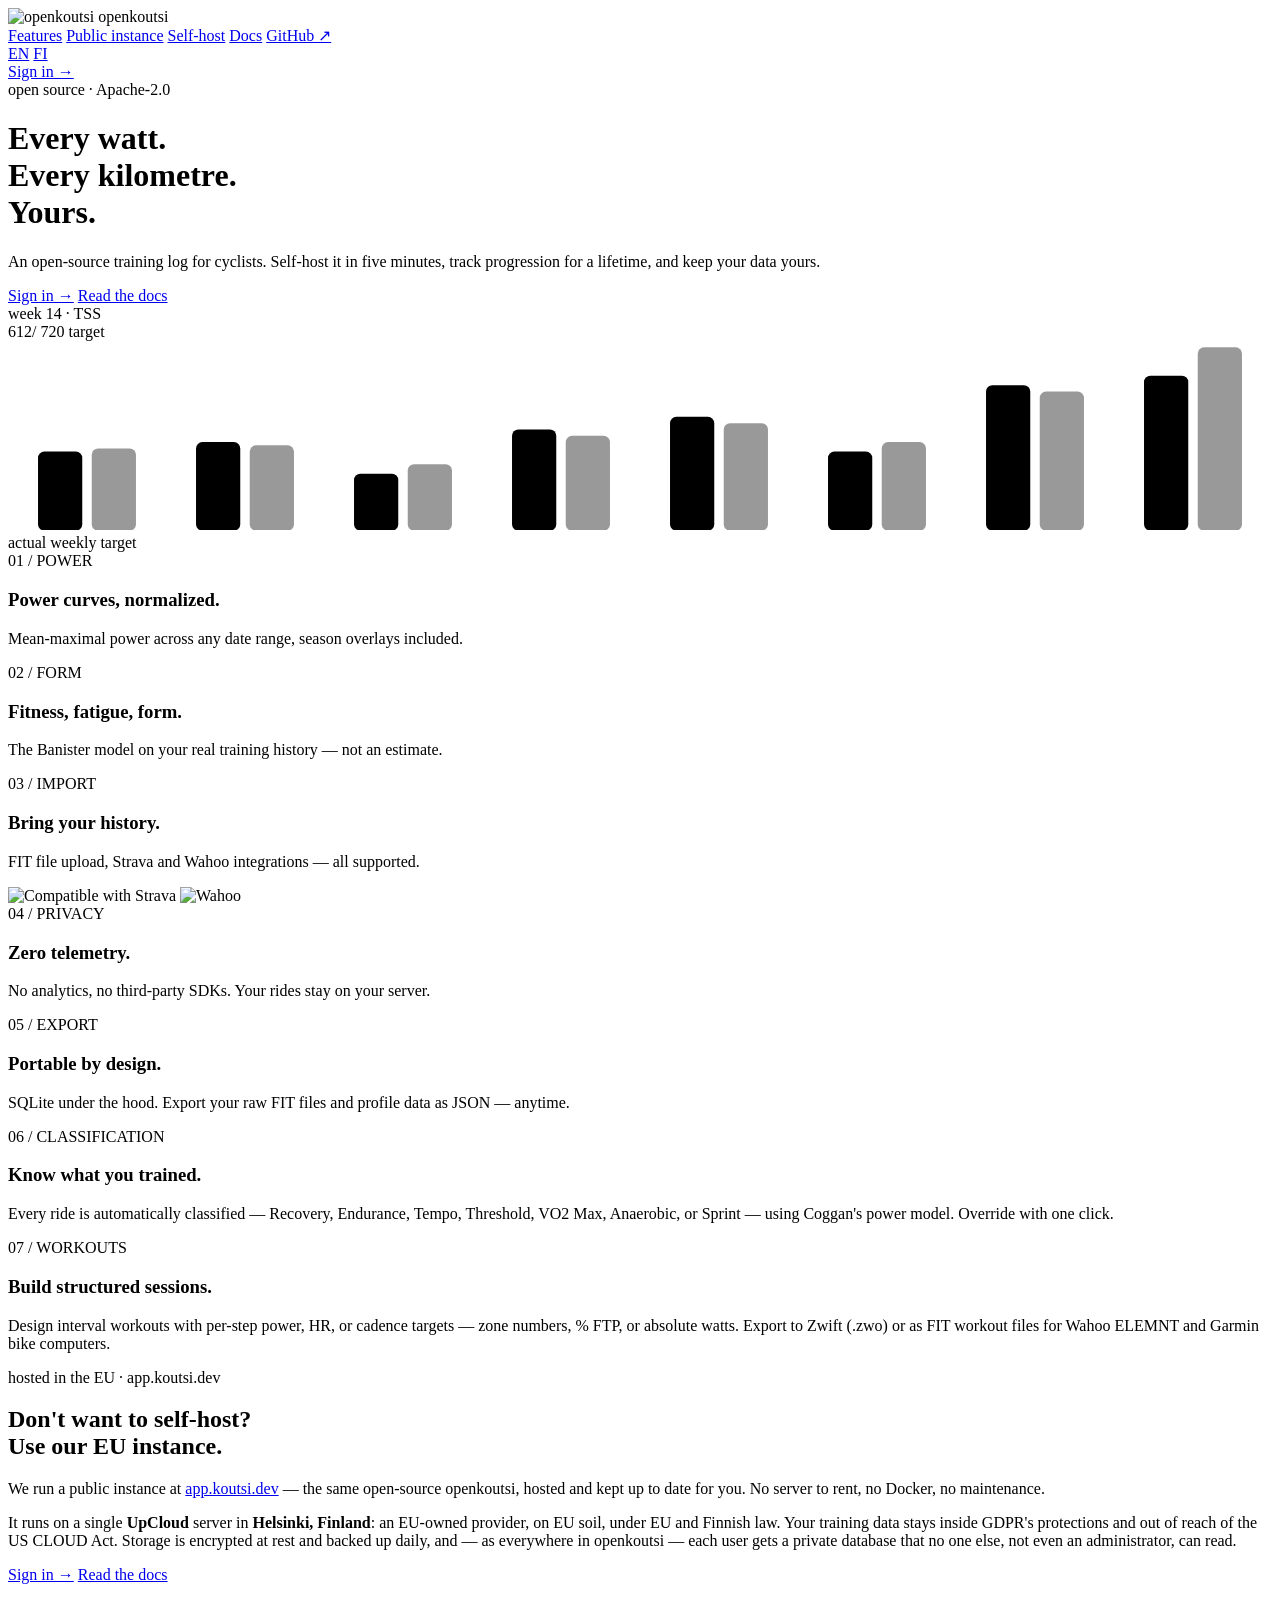
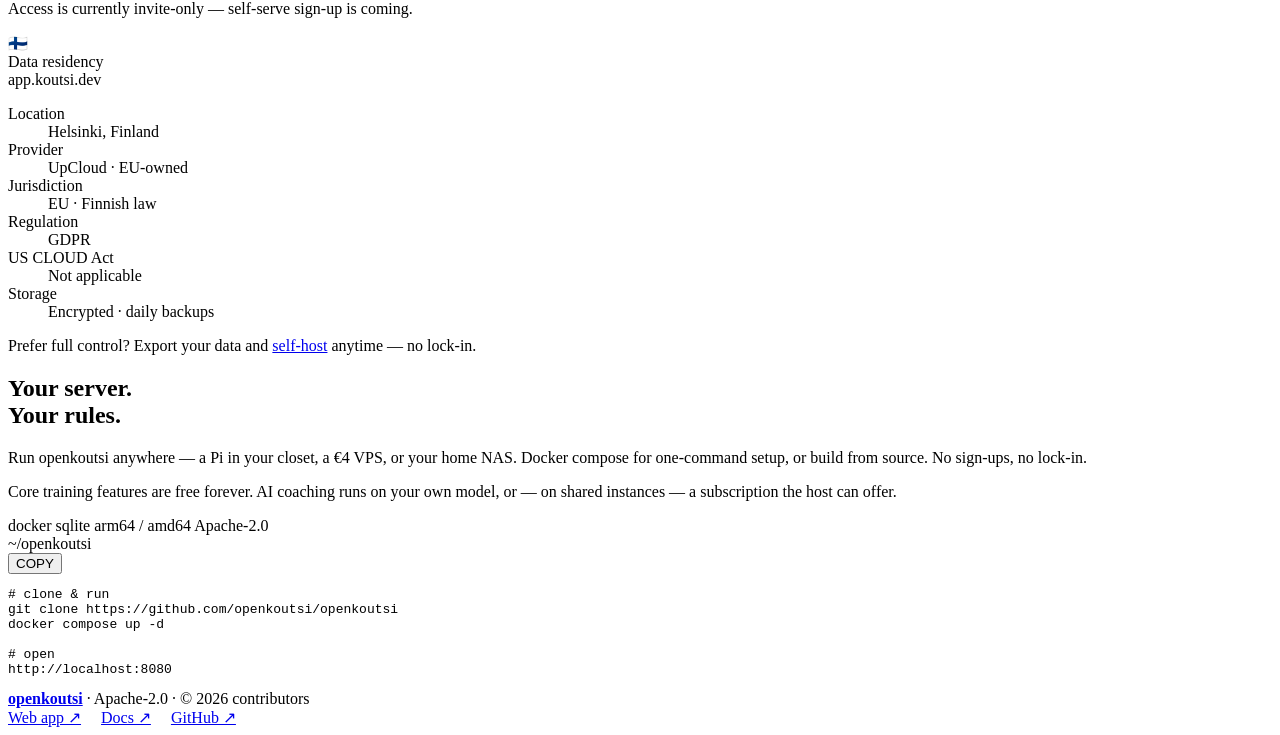
==== site/index.html @ 63b7cbbd "Add public instance section to landing page Introduce a 'Public instance' section (EN + FI) promotin" ====
<!doctype html>
<html lang="en">
  <head>
    <meta charset="utf-8" />
    <meta name="viewport" content="width=device-width, initial-scale=1" />
    <title>openkoutsi — open-source cycling training log</title>
    <meta
      name="description"
      content="An open-source training log for cyclists. Self-host it in five minutes, or use our EU-hosted public instance in Finland — track progression for a lifetime and keep your data yours."
    />
    <link rel="canonical" href="https://koutsi.dev/" />
    <link rel="alternate" hreflang="en" href="https://koutsi.dev/" />
    <link rel="alternate" hreflang="fi" href="https://koutsi.dev/fi/" />
    <link rel="alternate" hreflang="x-default" href="https://koutsi.dev/" />
    <link rel="icon" href="/favicon.ico" />

    <meta property="og:type" content="website" />
    <meta property="og:site_name" content="openkoutsi" />
    <meta property="og:title" content="openkoutsi — open-source cycling training log" />
    <meta
      property="og:description"
      content="An open-source training log for cyclists. Self-host it in five minutes, or use our EU-hosted public instance in Finland — track progression for a lifetime and keep your data yours."
    />
    <meta property="og:url" content="https://koutsi.dev/" />
    <meta name="twitter:card" content="summary_large_image" />

    <link rel="preconnect" href="https://fonts.googleapis.com" />
    <link rel="preconnect" href="https://fonts.gstatic.com" crossorigin />
    <link
      href="https://fonts.googleapis.com/css2?family=Inter:wght@400;500;600;700&family=JetBrains+Mono:wght@400;500&family=Space+Grotesk:wght@500;600;700&display=swap"
      rel="stylesheet"
    />
    <link rel="stylesheet" href="/styles.css" />

    <script type="application/ld+json">
      {
        "@context": "https://schema.org",
        "@type": "SoftwareApplication",
        "name": "openkoutsi",
        "applicationCategory": "SportsApplication",
        "description": "An open-source training log for cyclists. Self-host it in five minutes, track progression for a lifetime, and keep your data yours.",
        "url": "https://github.com/openkoutsi/openkoutsi",
        "license": "https://spdx.org/licenses/Apache-2.0.html",
        "operatingSystem": "Linux, macOS, Windows"
      }
    </script>
  </head>
  <body>
    <div class="lp">
      <nav class="nav">
        <div class="container nav-inner">
          <div class="logo">
            <img src="/assets/logo.svg" alt="openkoutsi" class="logo-img" />
            openkoutsi
          </div>
          <div class="nav-right">
            <a href="#features">Features</a>
            <a href="#public">Public instance</a>
            <a href="#selfhost">Self-host</a>
            <a href="https://openkoutsi.github.io/openkoutsi-docs/" target="_blank" rel="noopener noreferrer">Docs</a>
            <a href="https://github.com/openkoutsi/openkoutsi" target="_blank" rel="noopener noreferrer">GitHub ↗</a>
            <div class="locale-switch">
              <a href="/" class="active locale-link" hreflang="en">EN</a>
              <a href="/fi/" class="locale-link" hreflang="fi">FI</a>
            </div>
            <a href="https://app.koutsi.dev/login" class="btn btn-primary">Sign in →</a>
          </div>
        </div>
      </nav>

      <header class="hero">
        <div class="container hero-grid">
          <div>
            <div class="hero-eyebrow">
              <span class="dot"></span>
              <span>open source · Apache-2.0</span>
            </div>
            <h1>
              Every watt.<br />
              Every kilometre.<br />
              <span class="italic">Yours.</span>
            </h1>
            <p class="hero-sub">
              An open-source training log for cyclists. Self-host it in five minutes, track
              progression for a lifetime, and keep your data yours.
            </p>
            <div class="hero-actions">
              <a href="https://app.koutsi.dev/login" class="btn btn-primary">Sign in →</a>
              <a href="https://openkoutsi.github.io/openkoutsi-docs/" class="btn" target="_blank" rel="noopener noreferrer">Read the docs</a>
            </div>
          </div>

          <div class="hero-viz">
            <div class="viz-label">week 14 · TSS</div>
            <div class="viz-num">612<span class="unit">/ 720 target</span></div>
            <div class="viz-chart">
              <svg viewBox="0 0 400 60" preserveAspectRatio="none">
                <rect x="9.5"   y="35" width="14" height="25" fill="var(--lp-accent)" rx="2" />
                <rect x="26.5"  y="34" width="14" height="26" fill="var(--ink-3)" rx="2" opacity="0.4" />
                <rect x="59.5"  y="32" width="14" height="28" fill="var(--lp-accent)" rx="2" />
                <rect x="76.5"  y="33" width="14" height="27" fill="var(--ink-3)" rx="2" opacity="0.4" />
                <rect x="109.5" y="42" width="14" height="18" fill="var(--lp-accent)" rx="2" />
                <rect x="126.5" y="39" width="14" height="21" fill="var(--ink-3)" rx="2" opacity="0.4" />
                <rect x="159.5" y="28" width="14" height="32" fill="var(--lp-accent)" rx="2" />
                <rect x="176.5" y="30" width="14" height="30" fill="var(--ink-3)" rx="2" opacity="0.4" />
                <rect x="209.5" y="24" width="14" height="36" fill="var(--lp-accent)" rx="2" />
                <rect x="226.5" y="26" width="14" height="34" fill="var(--ink-3)" rx="2" opacity="0.4" />
                <rect x="259.5" y="35" width="14" height="25" fill="var(--lp-accent)" rx="2" />
                <rect x="276.5" y="32" width="14" height="28" fill="var(--ink-3)" rx="2" opacity="0.4" />
                <rect x="309.5" y="14" width="14" height="46" fill="var(--lp-accent)" rx="2" />
                <rect x="326.5" y="16" width="14" height="44" fill="var(--ink-3)" rx="2" opacity="0.4" />
                <rect x="359.5" y="11" width="14" height="49" fill="var(--lp-accent)" rx="2" />
                <rect x="376.5" y="2"  width="14" height="58" fill="var(--ink-3)" rx="2" opacity="0.4" />
              </svg>
            </div>
            <div class="viz-cap">
              <span class="viz-legend-item">
                <span class="viz-legend-dot" style="background: var(--lp-accent)"></span>
                actual
              </span>
              <span class="viz-legend-item">
                <span class="viz-legend-dot" style="background: var(--ink-3); opacity: 0.5"></span>
                weekly target
              </span>
            </div>
          </div>
        </div>
      </header>

      <section id="features" class="features">
        <div class="container">
          <div class="feat-grid">
            <div class="feat" style="grid-column: span 2">
              <div class="feat-num">01 / POWER</div>
              <h3>Power curves, normalized.</h3>
              <p>Mean-maximal power across any date range, season overlays included.</p>
            </div>
            <div class="feat" style="grid-column: span 2">
              <div class="feat-num">02 / FORM</div>
              <h3>Fitness, fatigue, form.</h3>
              <p>The Banister model on your real training history — not an estimate.</p>
            </div>
            <div class="feat" style="grid-column: span 2">
              <div class="feat-num">03 / IMPORT</div>
              <h3>Bring your history.</h3>
              <p>FIT file upload, Strava and Wahoo integrations — all supported.</p>
              <div class="feat-logos">
                <img src="/assets/strava/api_logo_cptblWith_strava_stack_black.svg" alt="Compatible with Strava" class="feat-logo-strava" />
                <img src="/assets/wahoo/wahoo_logo.png" alt="Wahoo" class="feat-logo-wahoo" />
              </div>
            </div>
            <div class="feat" style="grid-column: span 3">
              <div class="feat-num">04 / PRIVACY</div>
              <h3>Zero telemetry.</h3>
              <p>No analytics, no third-party SDKs. Your rides stay on your server.</p>
            </div>
            <div class="feat" style="grid-column: span 3">
              <div class="feat-num">05 / EXPORT</div>
              <h3>Portable by design.</h3>
              <p>SQLite under the hood. Export your raw FIT files and profile data as JSON — anytime.</p>
            </div>
            <div class="feat" style="grid-column: span 3">
              <div class="feat-num">06 / CLASSIFICATION</div>
              <h3>Know what you trained.</h3>
              <p>Every ride is automatically classified — Recovery, Endurance, Tempo, Threshold, VO2 Max, Anaerobic, or Sprint — using Coggan's power model. Override with one click.</p>
            </div>
            <div class="feat" style="grid-column: span 3">
              <div class="feat-num">07 / WORKOUTS</div>
              <h3>Build structured sessions.</h3>
              <p>Design interval workouts with per-step power, HR, or cadence targets — zone numbers, % FTP, or absolute watts. Export to Zwift (.zwo) or as FIT workout files for Wahoo ELEMNT and Garmin bike computers.</p>
            </div>
          </div>
        </div>
      </section>

      <section id="public" class="public">
        <div class="container pub-grid">
          <div class="pub-text">
            <div class="hero-eyebrow">
              <span class="dot"></span>
              <span>hosted in the EU · app.koutsi.dev</span>
            </div>
            <h2>Don't want to self-host?<br /><span class="italic">Use our EU instance.</span></h2>
            <p>
              We run a public instance at <a href="https://app.koutsi.dev" target="_blank" rel="noopener noreferrer">app.koutsi.dev</a> —
              the same open-source openkoutsi, hosted and kept up to date for you. No server to rent, no Docker, no maintenance.
            </p>
            <p>
              It runs on a single <strong>UpCloud</strong> server in <strong>Helsinki, Finland</strong>: an EU-owned provider,
              on EU soil, under EU and Finnish law. Your training data stays inside GDPR's protections and out of reach of the
              US CLOUD Act. Storage is encrypted at rest and backed up daily, and — as everywhere in openkoutsi — each user
              gets a private database that no one else, not even an administrator, can read.
            </p>
            <div class="hero-actions">
              <a href="https://app.koutsi.dev/login" class="btn btn-primary">Sign in →</a>
              <a href="https://openkoutsi.github.io/openkoutsi-docs/" class="btn" target="_blank" rel="noopener noreferrer">Read the docs</a>
            </div>
            <p class="pub-note">Access is currently invite-only — self-serve sign-up is coming.</p>
          </div>

          <div class="residency-card">
            <div class="res-head">
              <span class="res-flag" aria-hidden="true">🇫🇮</span>
              <div>
                <div class="res-title">Data residency</div>
                <div class="res-host">app.koutsi.dev</div>
              </div>
            </div>
            <dl class="res-rows">
              <div class="res-row"><dt>Location</dt><dd>Helsinki, Finland</dd></div>
              <div class="res-row"><dt>Provider</dt><dd>UpCloud · EU-owned</dd></div>
              <div class="res-row"><dt>Jurisdiction</dt><dd>EU · Finnish law</dd></div>
              <div class="res-row"><dt>Regulation</dt><dd>GDPR</dd></div>
              <div class="res-row"><dt>US CLOUD Act</dt><dd>Not applicable</dd></div>
              <div class="res-row"><dt>Storage</dt><dd>Encrypted · daily backups</dd></div>
            </dl>
            <p class="res-note">Prefer full control? Export your data and <a href="#selfhost">self-host</a> anytime — no lock-in.</p>
          </div>
        </div>
      </section>

      <section id="selfhost" class="selfhost">
        <div class="container sh-grid">
          <div class="sh-text">
            <h2>Your server.<br />Your rules.</h2>
            <p>Run openkoutsi anywhere — a Pi in your closet, a €4 VPS, or your home NAS. Docker compose for one-command setup, or build from source. No sign-ups, no lock-in.</p>
            <p>Core training features are free forever. AI coaching runs on your own model, or — on shared instances — a subscription the host can offer.</p>
            <div class="pill-row">
              <span class="pill">docker</span>
              <span class="pill">sqlite</span>
              <span class="pill">arm64 / amd64</span>
              <span class="pill">Apache-2.0</span>
            </div>
          </div>
          <div class="snippet-box">
            <div class="snippet-head">
              <div class="dots"><span></span><span></span><span></span></div>
              <div class="path">~/openkoutsi</div>
              <button class="copy-btn" data-copy="COPY" data-copied="COPIED">COPY</button>
            </div>
            <pre class="snippet"><span class="c"># clone &amp; run</span>
<span class="k">git clone</span> <span class="s">https://github.com/openkoutsi/openkoutsi</span>
<span class="k">docker compose up -d</span>

<span class="c"># open</span>
<span class="s">http://localhost:8080</span></pre>
          </div>
        </div>
      </section>

      <footer>
        <div class="container foot-inner">
          <div>
            <a href="https://github.com/openkoutsi/openkoutsi" target="_blank" rel="noopener noreferrer"><strong style="color: var(--ink)">openkoutsi</strong></a>
            · Apache-2.0 · © 2026 contributors
          </div>
          <div style="display: flex; gap: 20px">
            <a href="https://app.koutsi.dev" target="_blank" rel="noopener noreferrer">Web app ↗</a>
            <a href="https://openkoutsi.github.io/openkoutsi-docs/" target="_blank" rel="noopener noreferrer">Docs ↗</a>
            <a href="https://github.com/openkoutsi/openkoutsi" target="_blank" rel="noopener noreferrer">GitHub ↗</a>
          </div>
        </div>
      </footer>
    </div>
    <script src="/app.js"></script>
  </body>
</html>
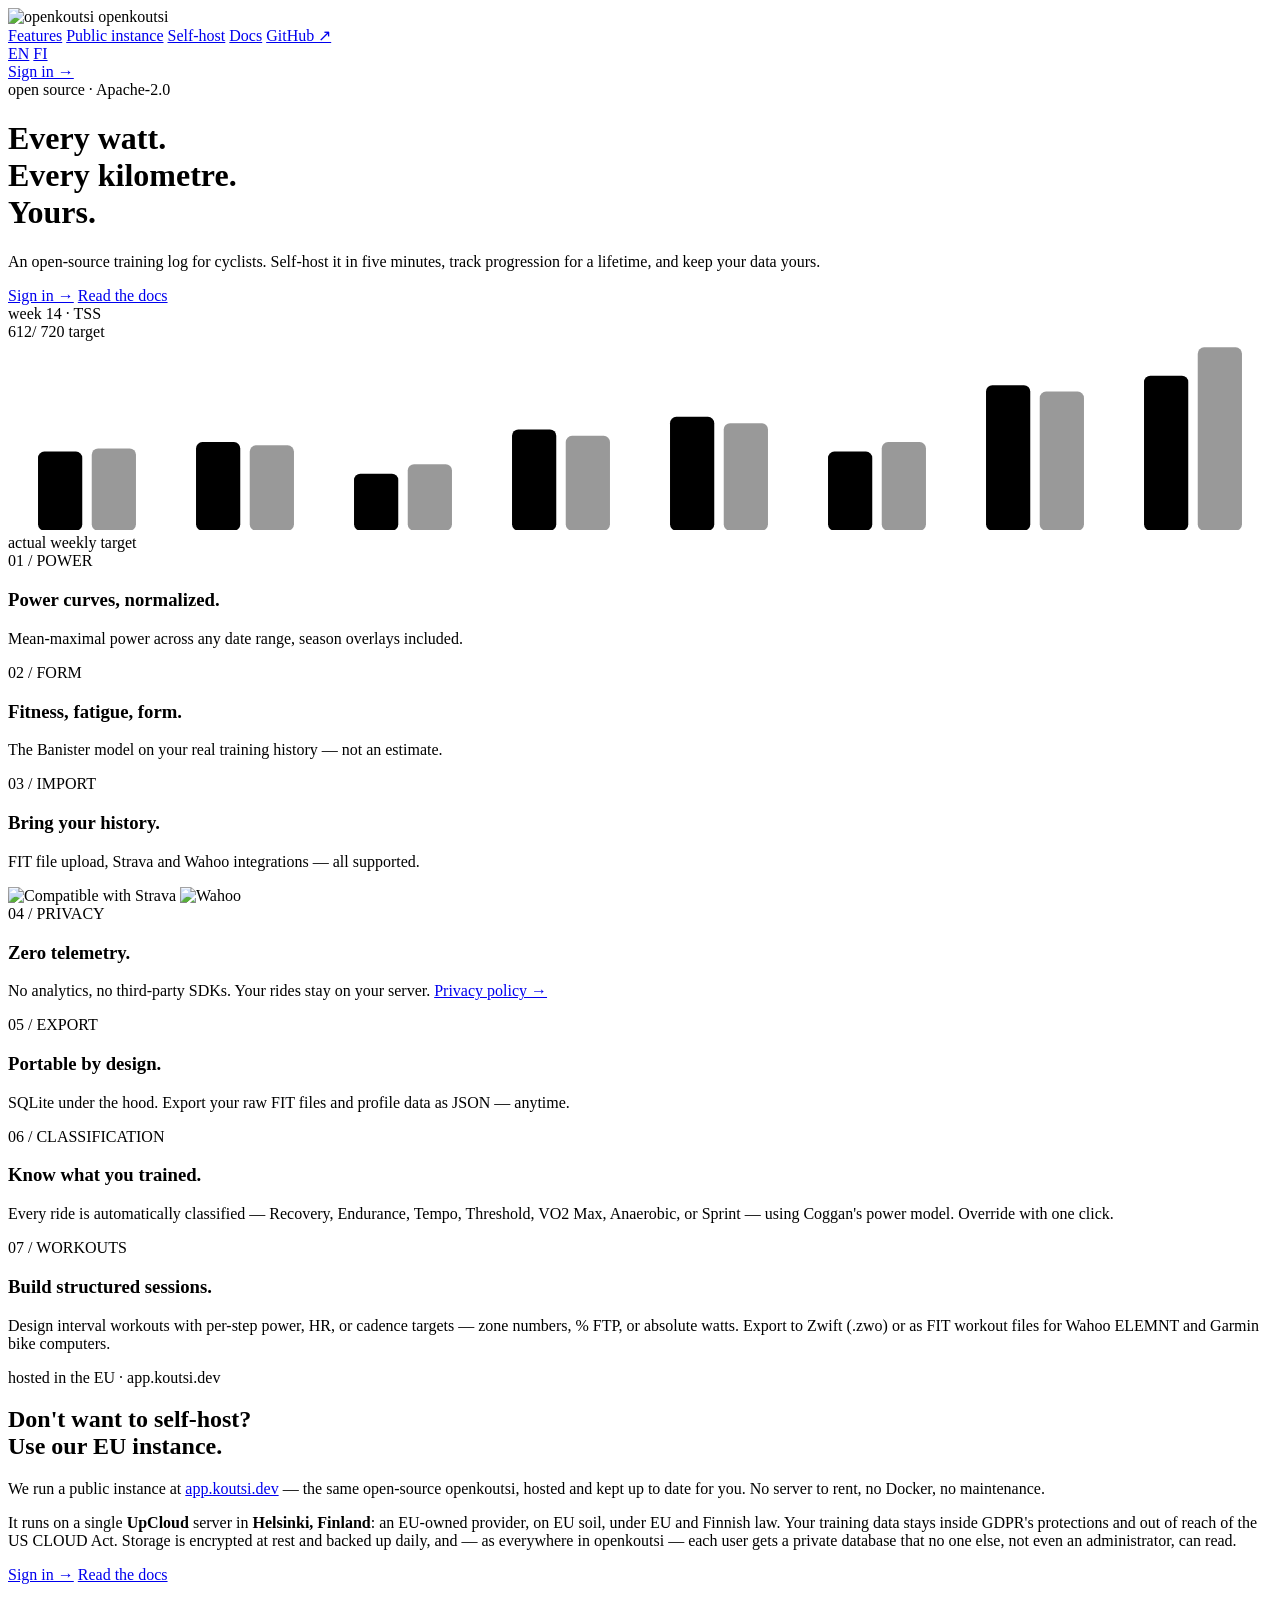
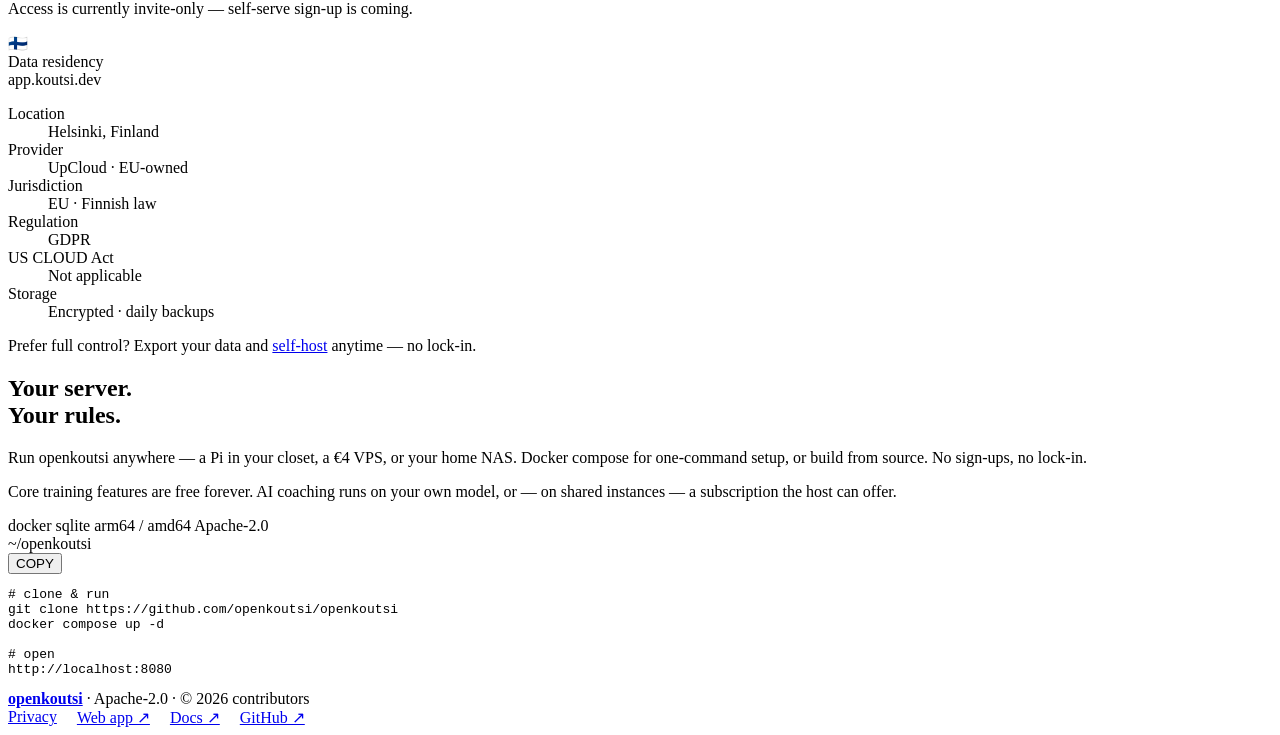
==== commit 2313f9f5: "Add privacy policy page at /privacy Publish the canonical GDPR privacy policy for the app.koutsi.dev" ====
--- a/site/index.html
+++ b/site/index.html
@@ -13,16 +13,26 @@
     <link rel="alternate" hreflang="fi" href="https://koutsi.dev/fi/" />
     <link rel="alternate" hreflang="x-default" href="https://koutsi.dev/" />
     <link rel="icon" href="/favicon.ico" />
+    <meta name="theme-color" content="#e0592e" />
 
     <meta property="og:type" content="website" />
     <meta property="og:site_name" content="openkoutsi" />
+    <meta property="og:locale" content="en_US" />
+    <meta property="og:locale:alternate" content="fi_FI" />
     <meta property="og:title" content="openkoutsi — open-source cycling training log" />
     <meta
       property="og:description"
       content="An open-source training log for cyclists. Self-host it in five minutes, or use our EU-hosted public instance in Finland — track progression for a lifetime and keep your data yours."
     />
     <meta property="og:url" content="https://koutsi.dev/" />
+    <meta property="og:image" content="https://koutsi.dev/assets/og-image.png" />
+    <meta property="og:image:type" content="image/png" />
+    <meta property="og:image:width" content="1200" />
+    <meta property="og:image:height" content="630" />
+    <meta property="og:image:alt" content="openkoutsi — an open-source training log for cyclists. Every watt. Every kilometre. Yours." />
     <meta name="twitter:card" content="summary_large_image" />
+    <meta name="twitter:image" content="https://koutsi.dev/assets/og-image.png" />
+    <meta name="twitter:image:alt" content="openkoutsi — an open-source training log for cyclists. Every watt. Every kilometre. Yours." />
 
     <link rel="preconnect" href="https://fonts.googleapis.com" />
     <link rel="preconnect" href="https://fonts.gstatic.com" crossorigin />
@@ -39,9 +49,17 @@
         "name": "openkoutsi",
         "applicationCategory": "SportsApplication",
         "description": "An open-source training log for cyclists. Self-host it in five minutes, track progression for a lifetime, and keep your data yours.",
-        "url": "https://github.com/openkoutsi/openkoutsi",
+        "url": "https://koutsi.dev/",
+        "sameAs": "https://github.com/openkoutsi/openkoutsi",
+        "inLanguage": "en",
         "license": "https://spdx.org/licenses/Apache-2.0.html",
-        "operatingSystem": "Linux, macOS, Windows"
+        "operatingSystem": "Linux, macOS, Windows",
+        "image": "https://koutsi.dev/assets/og-image.png",
+        "offers": {
+          "@type": "Offer",
+          "price": "0",
+          "priceCurrency": "EUR"
+        }
       }
     </script>
   </head>
@@ -152,7 +170,7 @@
             <div class="feat" style="grid-column: span 3">
               <div class="feat-num">04 / PRIVACY</div>
               <h3>Zero telemetry.</h3>
-              <p>No analytics, no third-party SDKs. Your rides stay on your server.</p>
+              <p>No analytics, no third-party SDKs. Your rides stay on your server. <a href="/privacy">Privacy policy →</a></p>
             </div>
             <div class="feat" style="grid-column: span 3">
               <div class="feat-num">05 / EXPORT</div>
@@ -255,6 +273,7 @@
             · Apache-2.0 · © 2026 contributors
           </div>
           <div style="display: flex; gap: 20px">
+            <a href="/privacy">Privacy</a>
             <a href="https://app.koutsi.dev" target="_blank" rel="noopener noreferrer">Web app ↗</a>
             <a href="https://openkoutsi.github.io/openkoutsi-docs/" target="_blank" rel="noopener noreferrer">Docs ↗</a>
             <a href="https://github.com/openkoutsi/openkoutsi" target="_blank" rel="noopener noreferrer">GitHub ↗</a>
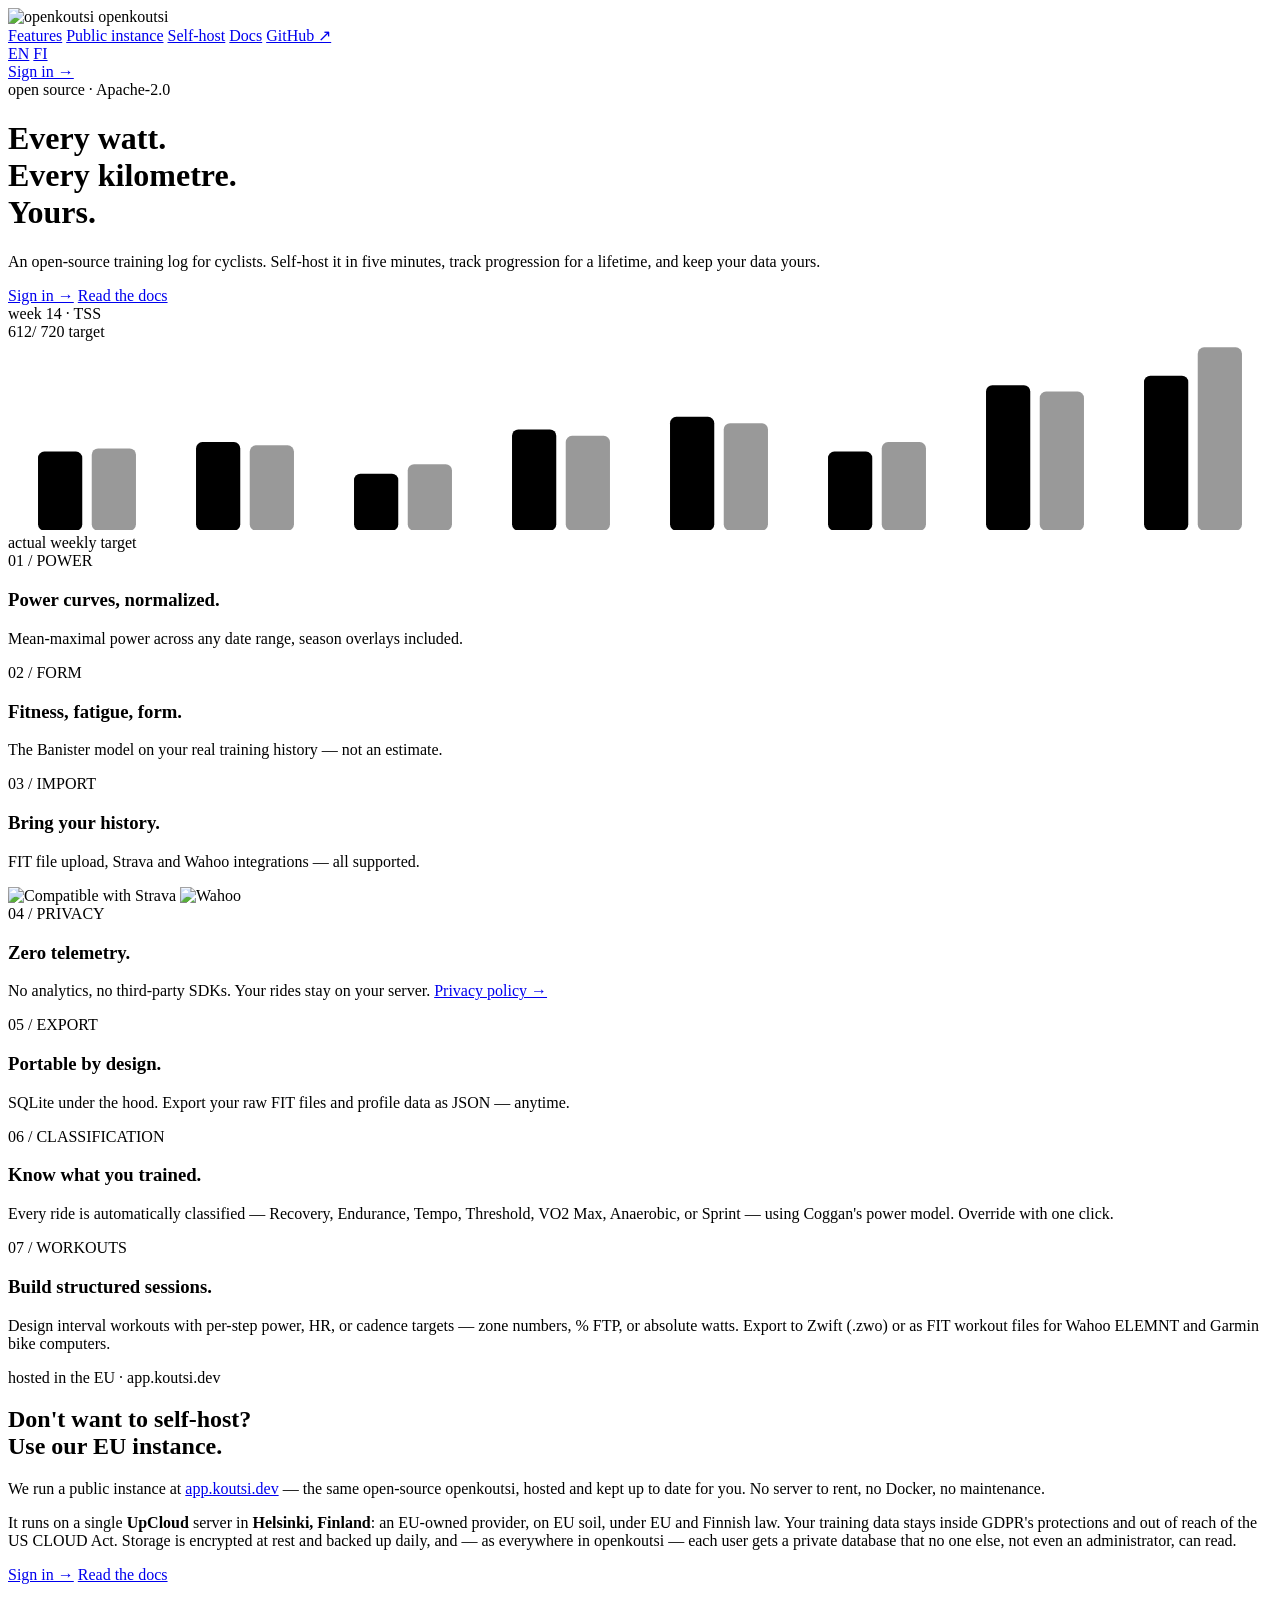
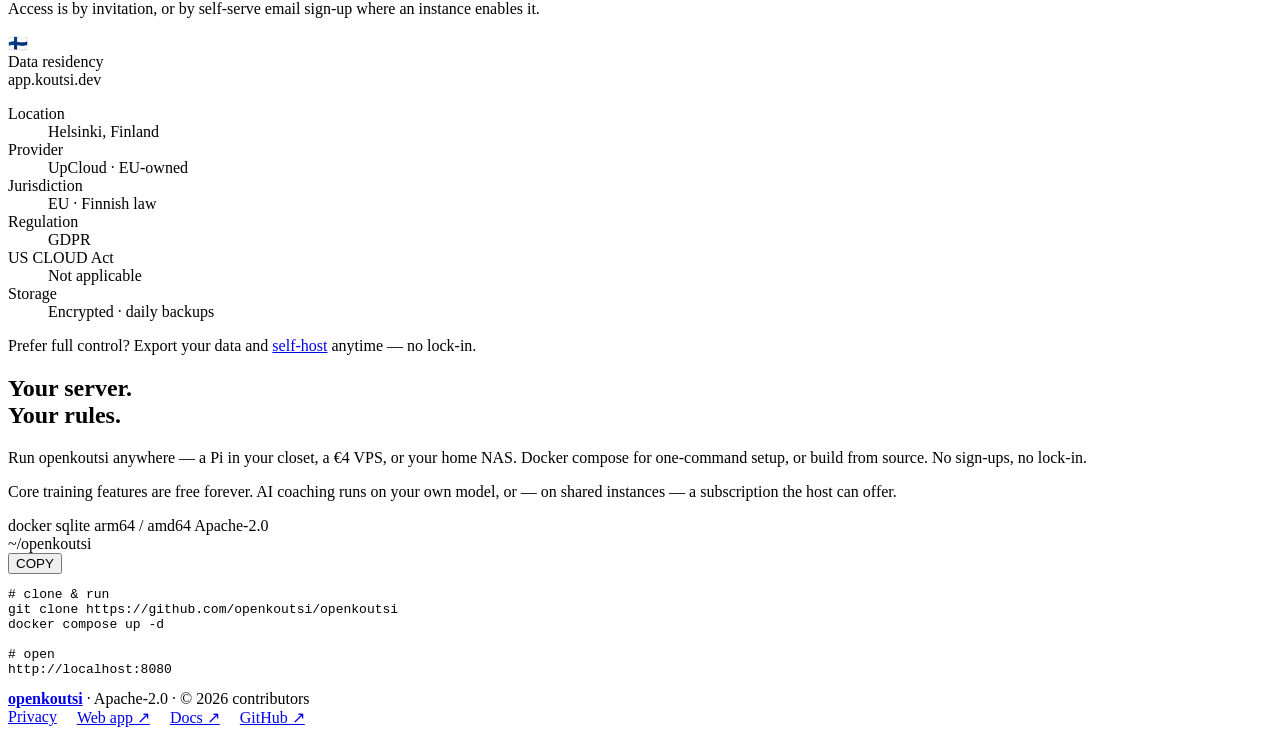
==== commit 1cacb0a7: "Reflect email signup + email storage on the landing page (openkoutsi#15) - index.html (EN/FI): softe" ====
--- a/site/index.html
+++ b/site/index.html
@@ -213,7 +213,7 @@
               <a href="https://app.koutsi.dev/login" class="btn btn-primary">Sign in →</a>
               <a href="https://openkoutsi.github.io/openkoutsi-docs/" class="btn" target="_blank" rel="noopener noreferrer">Read the docs</a>
             </div>
-            <p class="pub-note">Access is currently invite-only — self-serve sign-up is coming.</p>
+            <p class="pub-note">Access is by invitation, or by self-serve email sign-up where an instance enables it.</p>
           </div>
 
           <div class="residency-card">
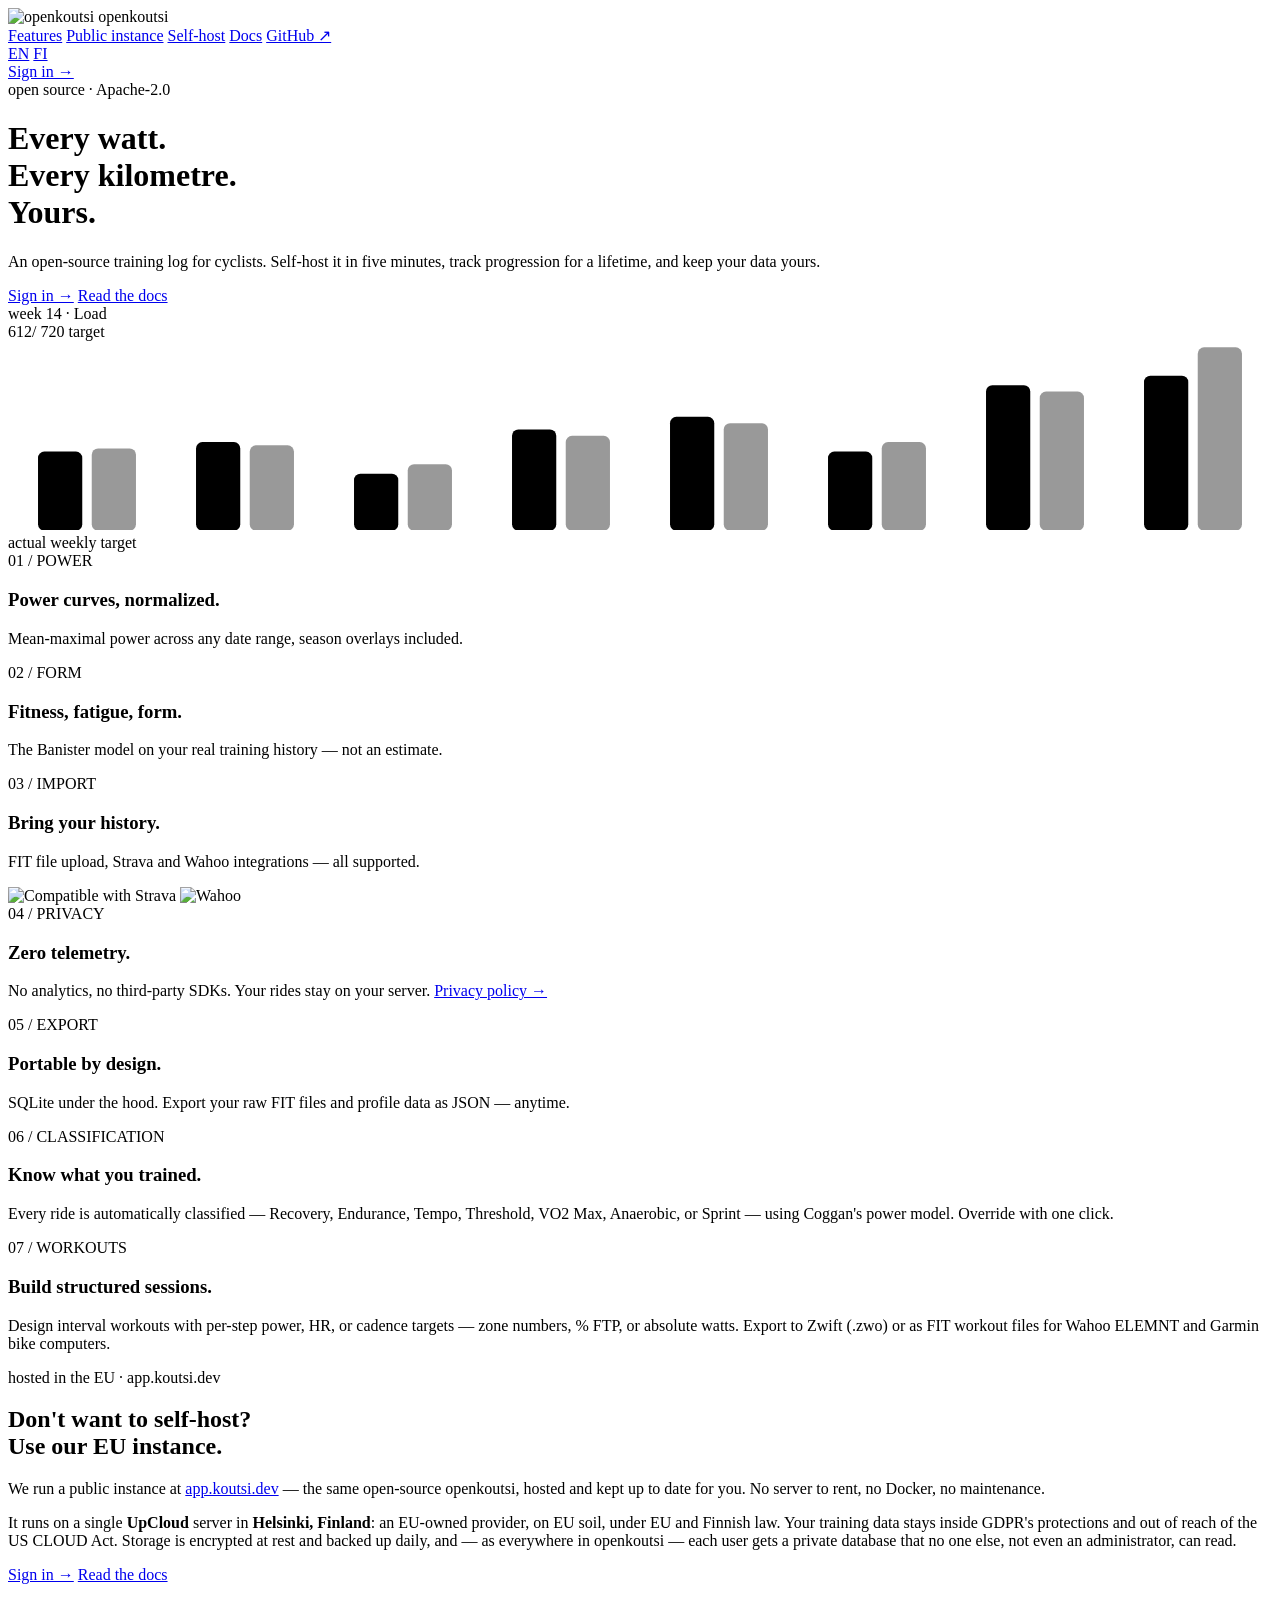
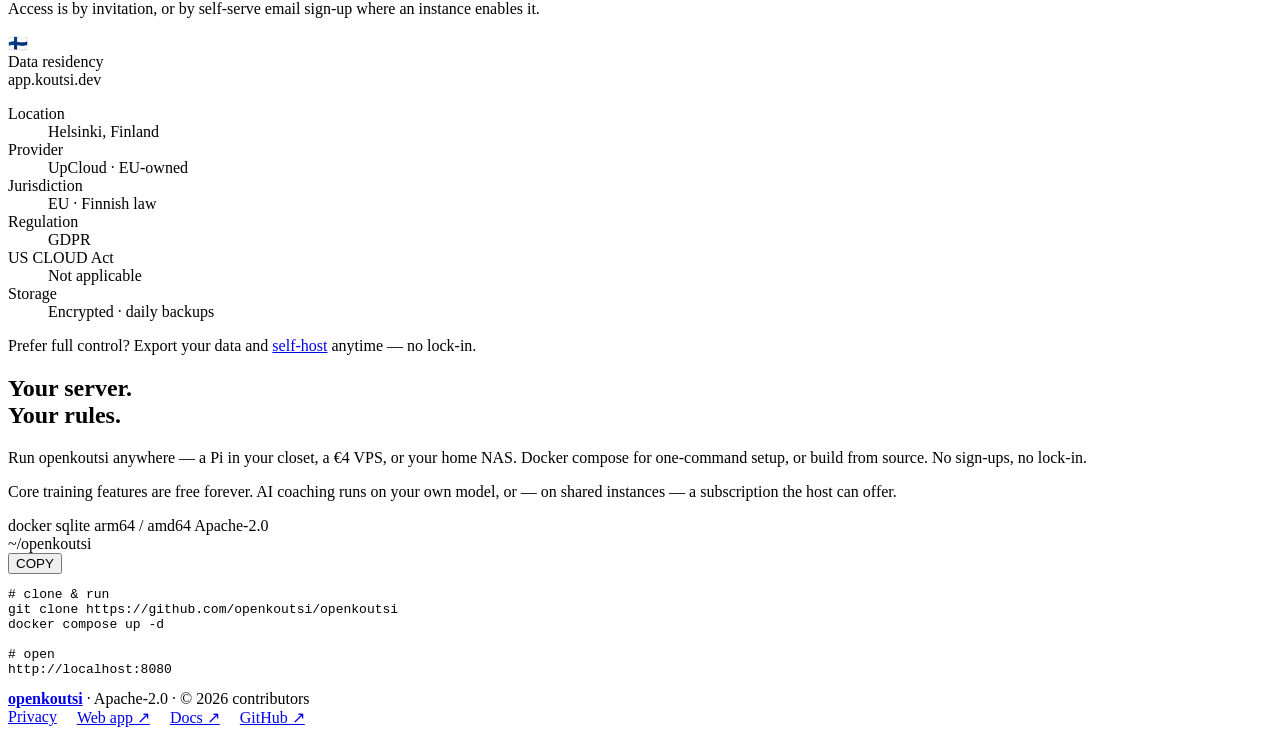
==== commit 9a5f8c34: "Rename trademarked training metrics to generic terms (#24) CTL, ATL, TSB, TSS, NP and IF are Trainin" ====
--- a/site/index.html
+++ b/site/index.html
@@ -109,7 +109,7 @@
           </div>
 
           <div class="hero-viz">
-            <div class="viz-label">week 14 · TSS</div>
+            <div class="viz-label">week 14 · Load</div>
             <div class="viz-num">612<span class="unit">/ 720 target</span></div>
             <div class="viz-chart">
               <svg viewBox="0 0 400 60" preserveAspectRatio="none">
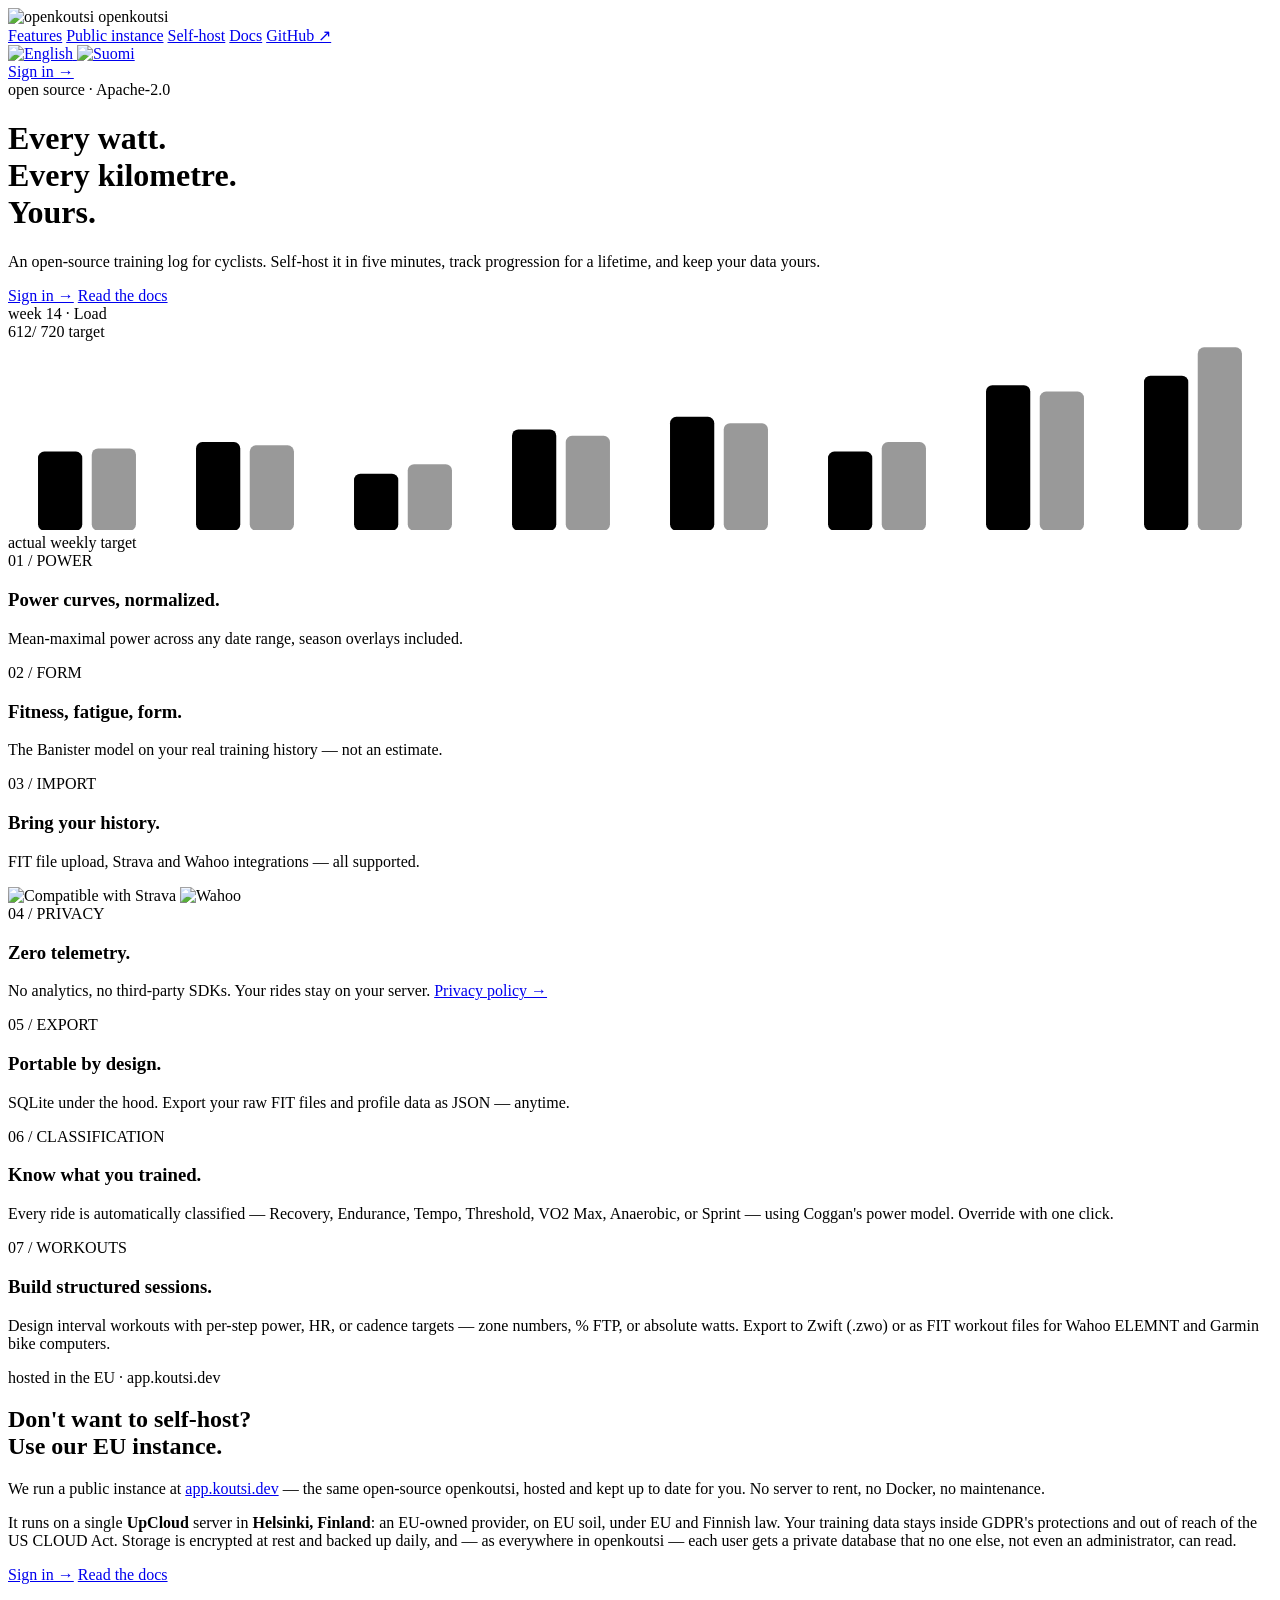
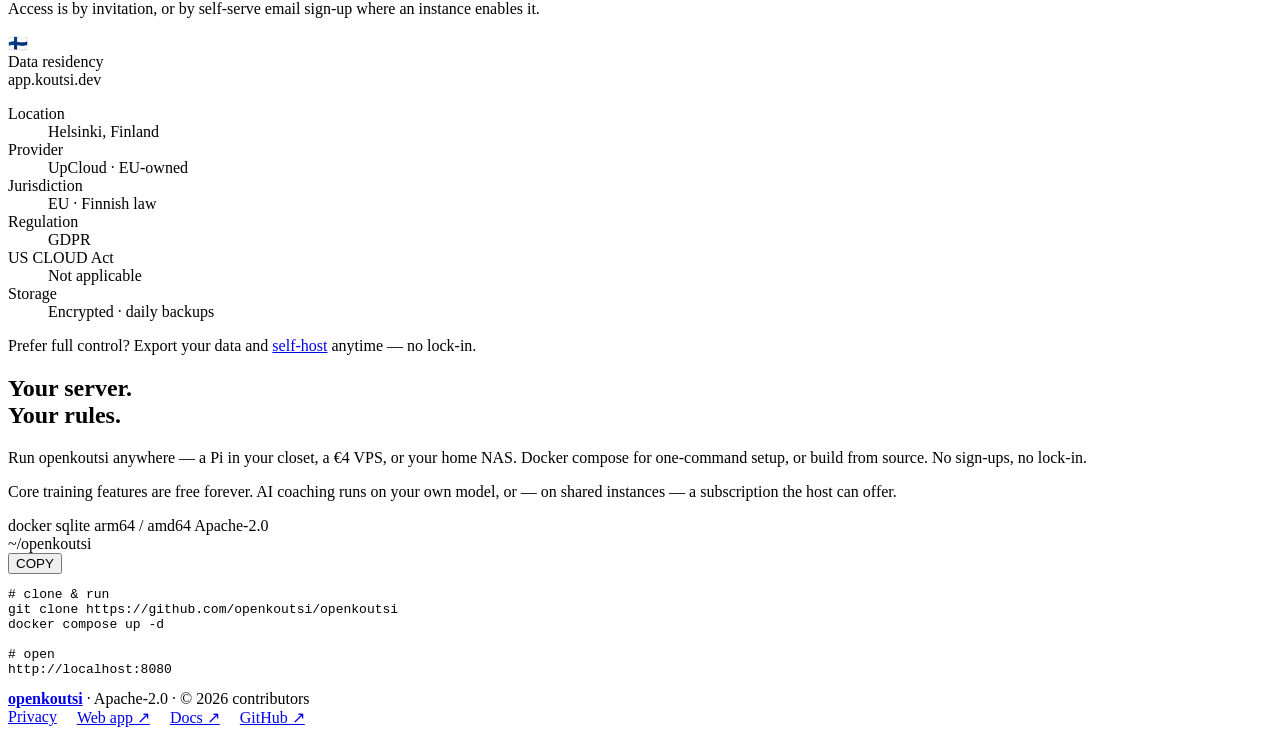
==== commit 7e487a5f: "Use UK and Finnish flags in landing page language selector Replace the plain "EN"/"FI" text badges i" ====
--- a/site/index.html
+++ b/site/index.html
@@ -78,8 +78,12 @@
             <a href="https://openkoutsi.github.io/openkoutsi-docs/" target="_blank" rel="noopener noreferrer">Docs</a>
             <a href="https://github.com/openkoutsi/openkoutsi" target="_blank" rel="noopener noreferrer">GitHub ↗</a>
             <div class="locale-switch">
-              <a href="/" class="active locale-link" hreflang="en">EN</a>
-              <a href="/fi/" class="locale-link" hreflang="fi">FI</a>
+              <a href="/" class="active locale-link" hreflang="en" title="English" aria-label="English">
+                <img src="/assets/flags/gb.svg" alt="English" class="flag" width="28" height="14" />
+              </a>
+              <a href="/fi/" class="locale-link" hreflang="fi" title="Suomi" aria-label="Suomi">
+                <img src="/assets/flags/fi.svg" alt="Suomi" class="flag" width="23" height="14" />
+              </a>
             </div>
             <a href="https://app.koutsi.dev/login" class="btn btn-primary">Sign in →</a>
           </div>
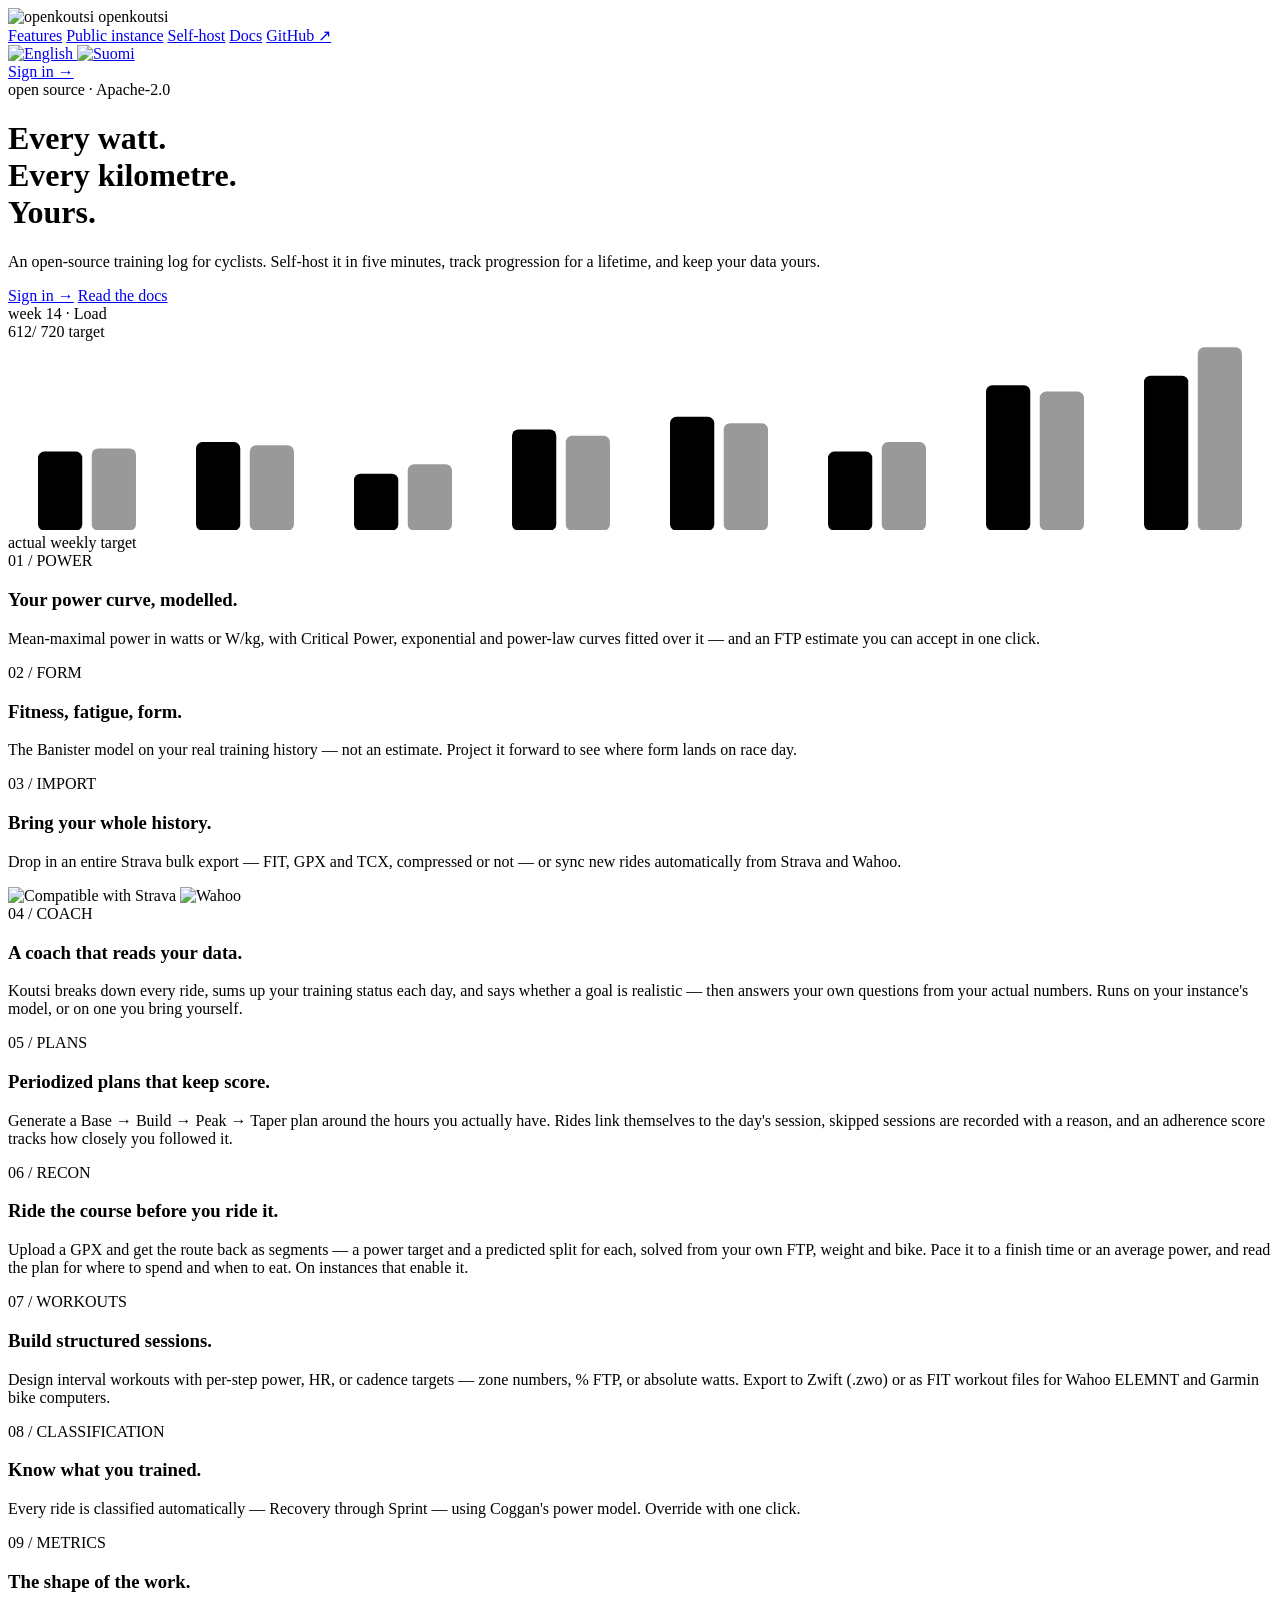
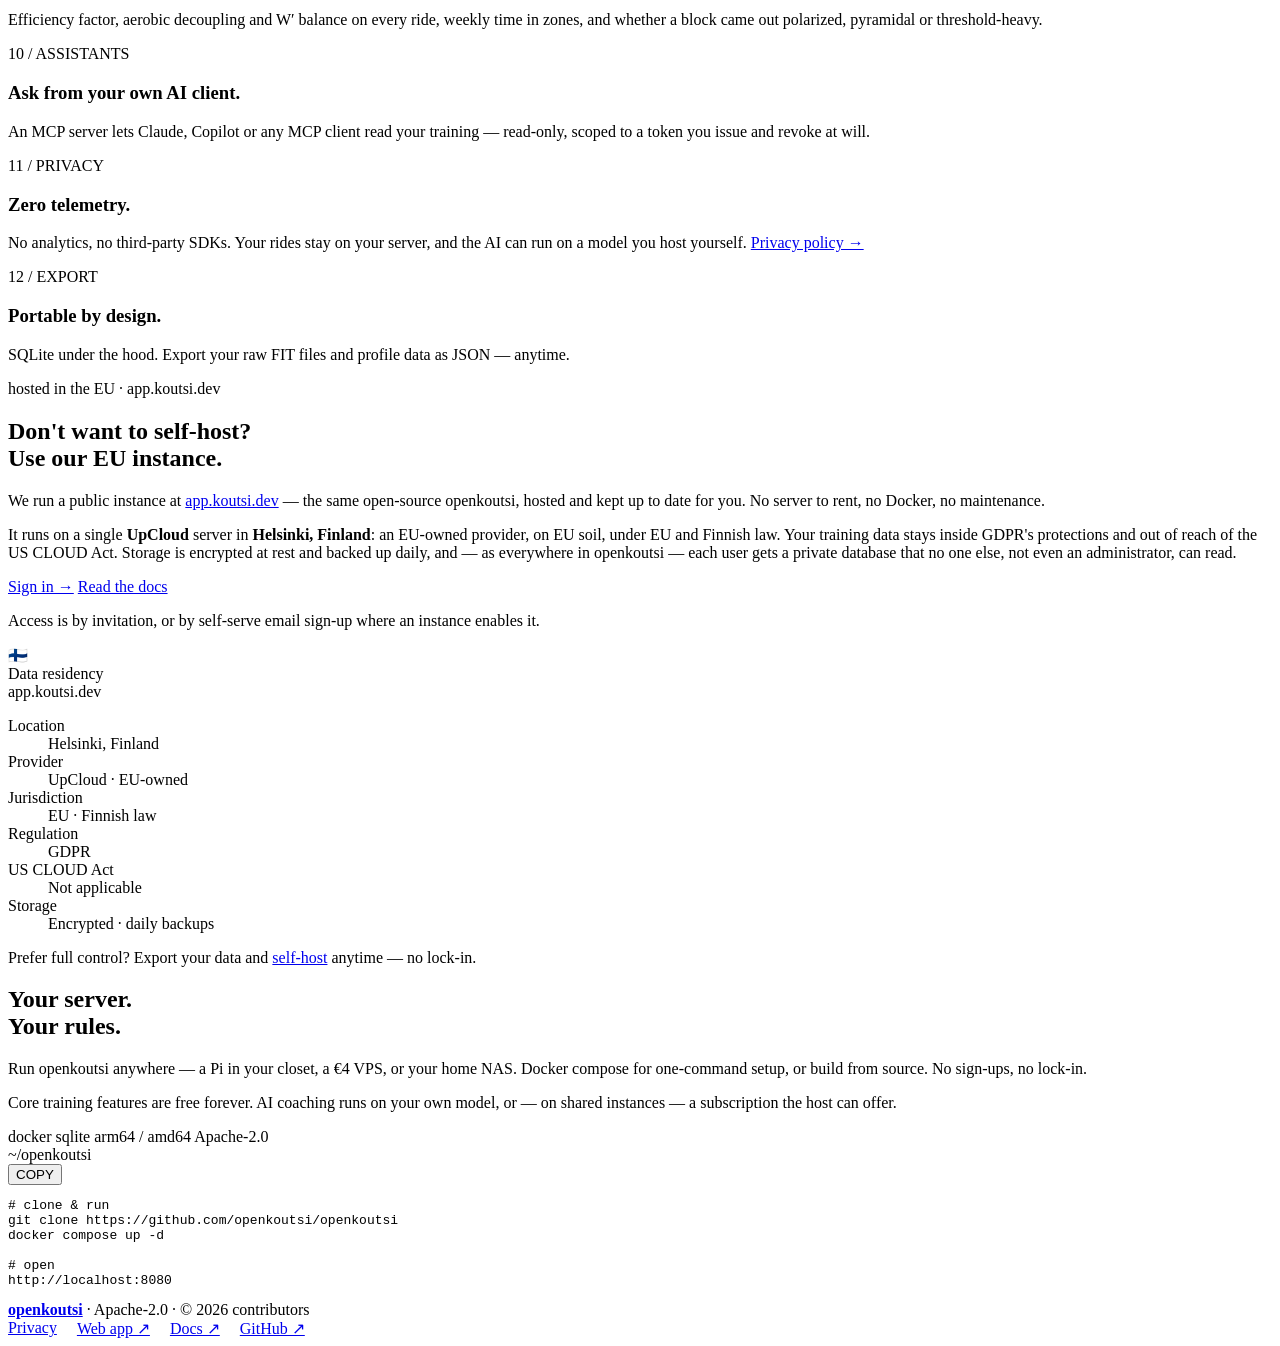
==== commit 728f7c87: "Bring the landing page feature grid up to date The grid still described the product as it was severa" ====
--- a/site/index.html
+++ b/site/index.html
@@ -154,42 +154,67 @@
           <div class="feat-grid">
             <div class="feat" style="grid-column: span 2">
               <div class="feat-num">01 / POWER</div>
-              <h3>Power curves, normalized.</h3>
-              <p>Mean-maximal power across any date range, season overlays included.</p>
+              <h3>Your power curve, modelled.</h3>
+              <p>Mean-maximal power in watts or W/kg, with Critical Power, exponential and power-law curves fitted over it — and an FTP estimate you can accept in one click.</p>
             </div>
             <div class="feat" style="grid-column: span 2">
               <div class="feat-num">02 / FORM</div>
               <h3>Fitness, fatigue, form.</h3>
-              <p>The Banister model on your real training history — not an estimate.</p>
+              <p>The Banister model on your real training history — not an estimate. Project it forward to see where form lands on race day.</p>
             </div>
             <div class="feat" style="grid-column: span 2">
               <div class="feat-num">03 / IMPORT</div>
-              <h3>Bring your history.</h3>
-              <p>FIT file upload, Strava and Wahoo integrations — all supported.</p>
+              <h3>Bring your whole history.</h3>
+              <p>Drop in an entire Strava bulk export — FIT, GPX and TCX, compressed or not — or sync new rides automatically from Strava and Wahoo.</p>
               <div class="feat-logos">
                 <img src="/assets/strava/api_logo_cptblWith_strava_stack_black.svg" alt="Compatible with Strava" class="feat-logo-strava" />
                 <img src="/assets/wahoo/wahoo_logo.png" alt="Wahoo" class="feat-logo-wahoo" />
               </div>
             </div>
             <div class="feat" style="grid-column: span 3">
-              <div class="feat-num">04 / PRIVACY</div>
-              <h3>Zero telemetry.</h3>
-              <p>No analytics, no third-party SDKs. Your rides stay on your server. <a href="/privacy">Privacy policy →</a></p>
-            </div>
-            <div class="feat" style="grid-column: span 3">
-              <div class="feat-num">05 / EXPORT</div>
-              <h3>Portable by design.</h3>
-              <p>SQLite under the hood. Export your raw FIT files and profile data as JSON — anytime.</p>
-            </div>
-            <div class="feat" style="grid-column: span 3">
-              <div class="feat-num">06 / CLASSIFICATION</div>
-              <h3>Know what you trained.</h3>
-              <p>Every ride is automatically classified — Recovery, Endurance, Tempo, Threshold, VO2 Max, Anaerobic, or Sprint — using Coggan's power model. Override with one click.</p>
+              <div class="feat-num">04 / COACH</div>
+              <h3>A coach that reads your data.</h3>
+              <p>Koutsi breaks down every ride, sums up your training status each day, and says whether a goal is realistic — then answers your own questions from your actual numbers. Runs on your instance's model, or on one you bring yourself.</p>
+            </div>
+            <div class="feat" style="grid-column: span 3">
+              <div class="feat-num">05 / PLANS</div>
+              <h3>Periodized plans that keep score.</h3>
+              <p>Generate a Base → Build → Peak → Taper plan around the hours you actually have. Rides link themselves to the day's session, skipped sessions are recorded with a reason, and an adherence score tracks how closely you followed it.</p>
+            </div>
+            <div class="feat" style="grid-column: span 3">
+              <div class="feat-num">06 / RECON</div>
+              <h3>Ride the course before you ride it.</h3>
+              <p>Upload a GPX and get the route back as segments — a power target and a predicted split for each, solved from your own FTP, weight and bike. Pace it to a finish time or an average power, and read the plan for where to spend and when to eat. On instances that enable it.</p>
             </div>
             <div class="feat" style="grid-column: span 3">
               <div class="feat-num">07 / WORKOUTS</div>
               <h3>Build structured sessions.</h3>
               <p>Design interval workouts with per-step power, HR, or cadence targets — zone numbers, % FTP, or absolute watts. Export to Zwift (.zwo) or as FIT workout files for Wahoo ELEMNT and Garmin bike computers.</p>
+            </div>
+            <div class="feat" style="grid-column: span 2">
+              <div class="feat-num">08 / CLASSIFICATION</div>
+              <h3>Know what you trained.</h3>
+              <p>Every ride is classified automatically — Recovery through Sprint — using Coggan's power model. Override with one click.</p>
+            </div>
+            <div class="feat" style="grid-column: span 2">
+              <div class="feat-num">09 / METRICS</div>
+              <h3>The shape of the work.</h3>
+              <p>Efficiency factor, aerobic decoupling and W′ balance on every ride, weekly time in zones, and whether a block came out polarized, pyramidal or threshold-heavy.</p>
+            </div>
+            <div class="feat" style="grid-column: span 2">
+              <div class="feat-num">10 / ASSISTANTS</div>
+              <h3>Ask from your own AI client.</h3>
+              <p>An MCP server lets Claude, Copilot or any MCP client read your training — read-only, scoped to a token you issue and revoke at will.</p>
+            </div>
+            <div class="feat" style="grid-column: span 3">
+              <div class="feat-num">11 / PRIVACY</div>
+              <h3>Zero telemetry.</h3>
+              <p>No analytics, no third-party SDKs. Your rides stay on your server, and the AI can run on a model you host yourself. <a href="/privacy">Privacy policy →</a></p>
+            </div>
+            <div class="feat" style="grid-column: span 3">
+              <div class="feat-num">12 / EXPORT</div>
+              <h3>Portable by design.</h3>
+              <p>SQLite under the hood. Export your raw FIT files and profile data as JSON — anytime.</p>
             </div>
           </div>
         </div>
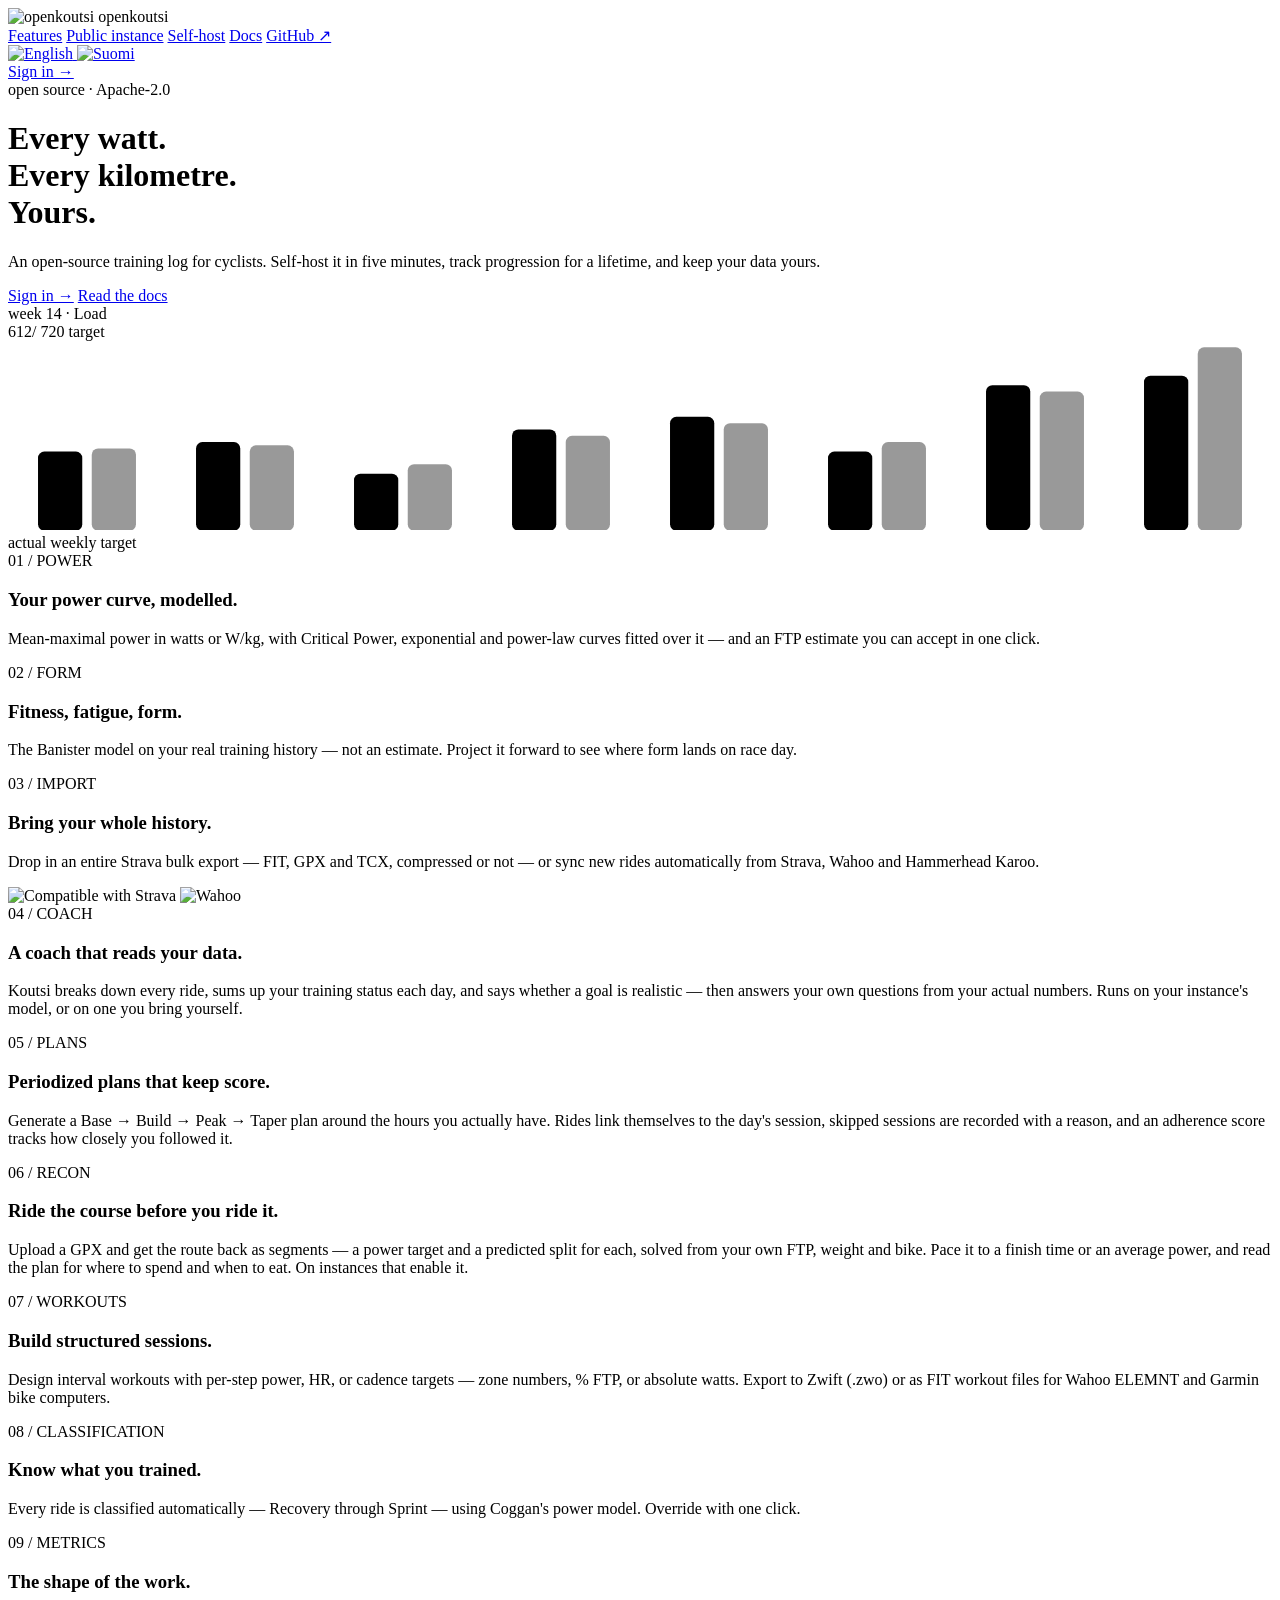
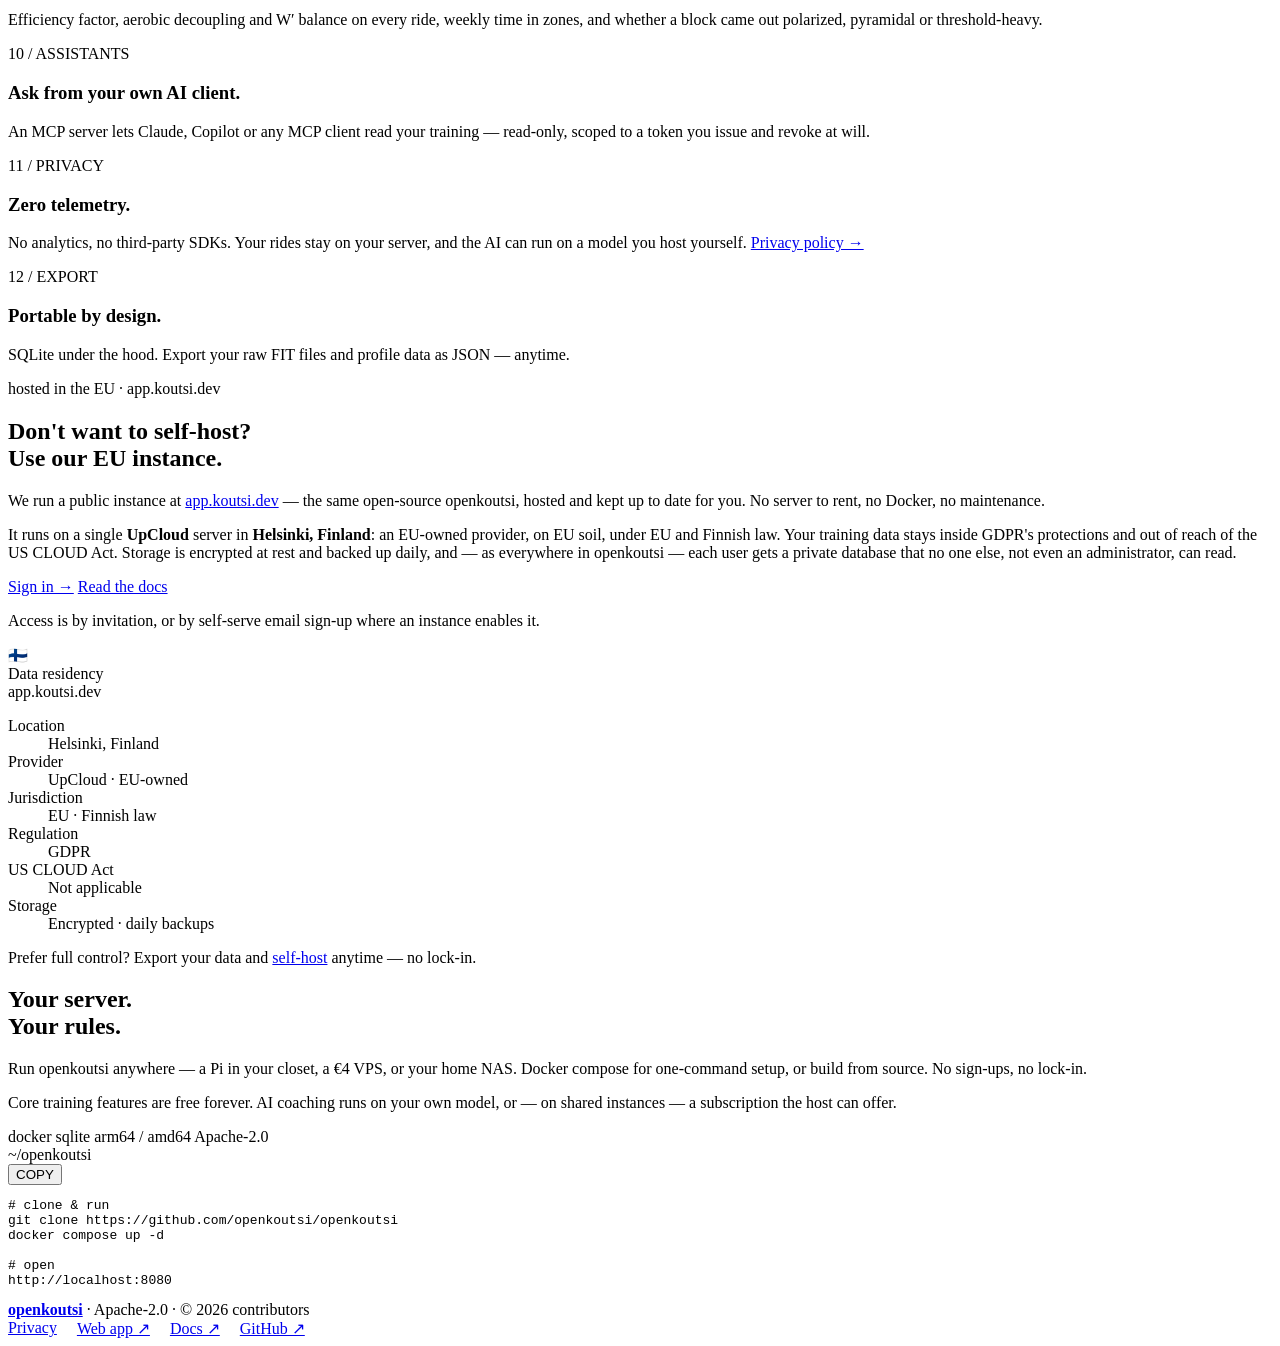
==== commit 368b22c4: "Mention Hammerhead Karoo sync on landing and privacy pages Co-Authored-By: Claude Opus 5.5 <noreply@" ====
--- a/site/index.html
+++ b/site/index.html
@@ -165,7 +165,7 @@
             <div class="feat" style="grid-column: span 2">
               <div class="feat-num">03 / IMPORT</div>
               <h3>Bring your whole history.</h3>
-              <p>Drop in an entire Strava bulk export — FIT, GPX and TCX, compressed or not — or sync new rides automatically from Strava and Wahoo.</p>
+              <p>Drop in an entire Strava bulk export — FIT, GPX and TCX, compressed or not — or sync new rides automatically from Strava, Wahoo and Hammerhead Karoo.</p>
               <div class="feat-logos">
                 <img src="/assets/strava/api_logo_cptblWith_strava_stack_black.svg" alt="Compatible with Strava" class="feat-logo-strava" />
                 <img src="/assets/wahoo/wahoo_logo.png" alt="Wahoo" class="feat-logo-wahoo" />
